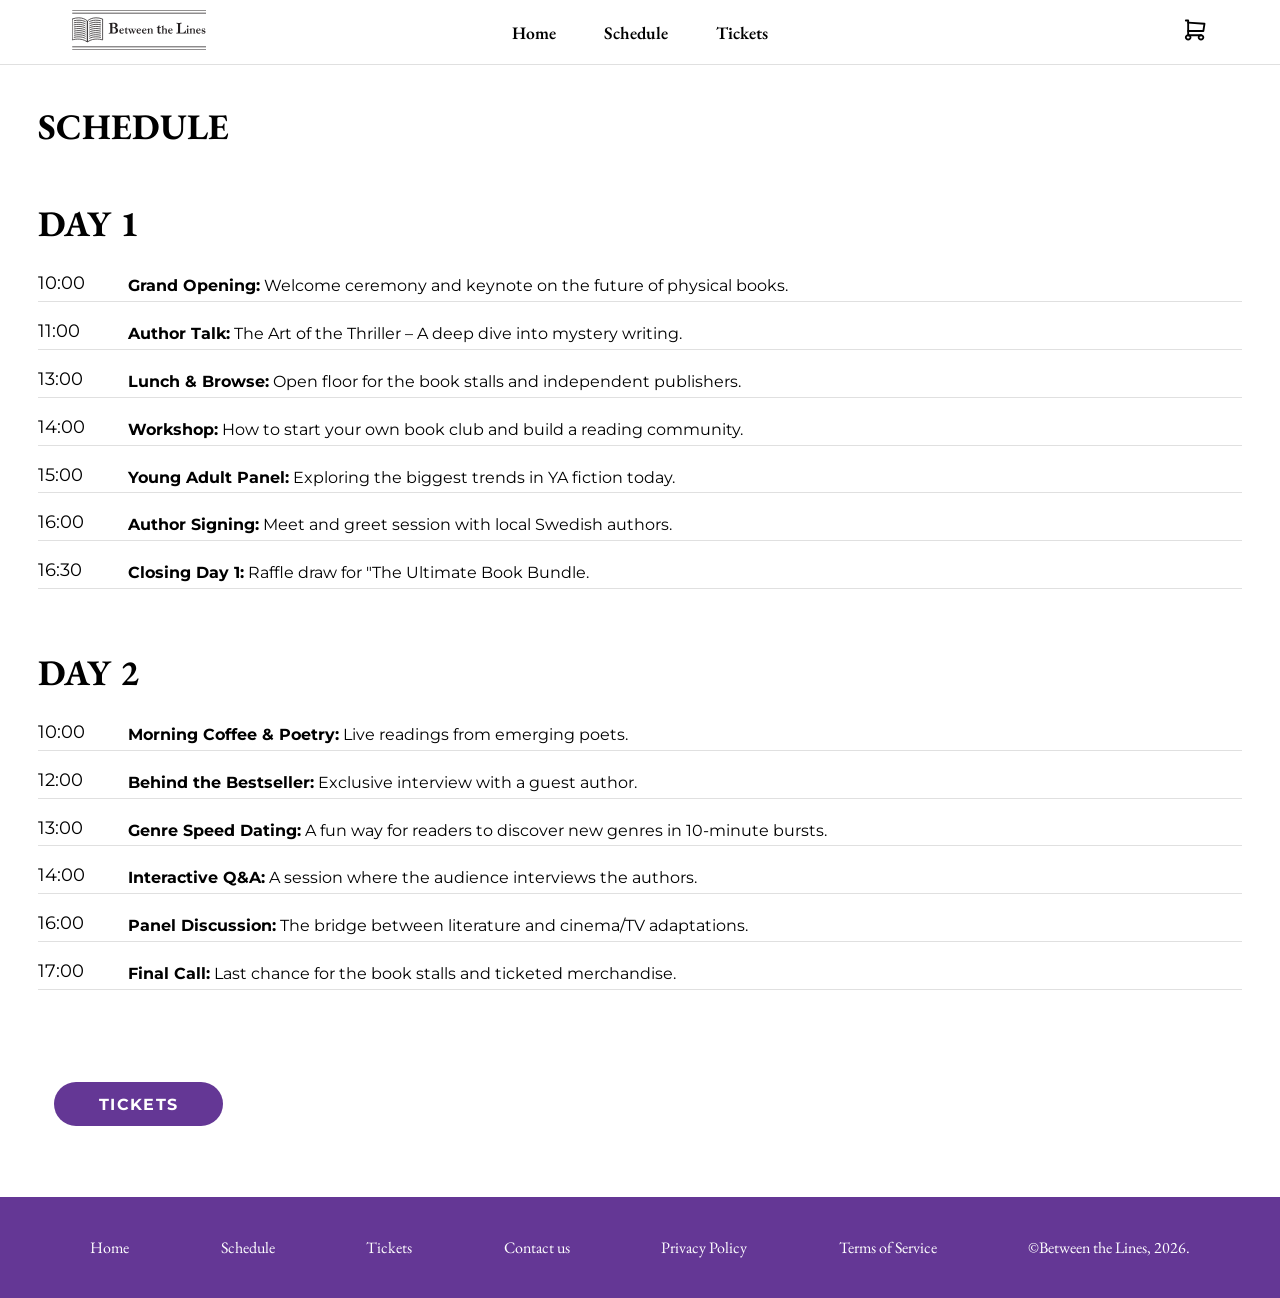
==== schedule.html @ 411b0e3b "Change some values" ====
<!doctype html>
<html lang="en">
  <head>
    <meta charset="UTF-8" />
    <meta name="viewport" content="width=device-width, initial-scale=1.0" />
    <title>Between Lines</title>
    <!--Logo font-->
    <link
      href="https://fonts.googleapis.com/css2?family=EB+Garamond:wght@400;700&family=Montserrat:wght@400;600;700&display=swap"
      rel="stylesheet"
    />
    <!--CSS files-->
    <link rel="stylesheet" href="CSS/header-footer.css" />
    <link rel="stylesheet" href="CSS/schedule.css" />
    <!--JS files-->
    <script src="JS/mainpage-mobilemenu.js" defer></script>
  </head>
  <body>
    <!--HEADER-->
    <header>
      <nav class="nav-inner" aria-label="Main navigation">
        <a
          href="index.html"
          class="nav-logo"
          aria-label="Between the Lines – Home"
          ><img
            src="images/main-logotype-and-icon 1.svg"
            alt="Logo"
            id="logo"
          />
        </a>

        <!-- Desktop version links -->
        <ul class="nav-links" role="list">
          <li><a href="index.html">Home</a></li>
          <li><a href="schedule.html">Schedule</a></li>
          <li><a href="tickets.html">Tickets</a></li>
        </ul>

        <!-- Desktop cart -->
        <a href="cart.html" class="nav-cart" aria-label="Shopping cart"
          ><img
            src="images/shopping-cart.svg"
            alt="Shopping Cart icon"
            id="Cart-icon"
          />
        </a>

        <!-- Ham -->
        <button
          class="nav-hamburger"
          aria-label="Open menu"
          aria-expanded="false"
          aria-controls="mobile-menu"
          onclick="openMenu()"
        >
          <span></span>
          <span></span>
          <span></span>
        </button>
      </nav>
    </header>

    <!-- MOBILE MENU -->
    <div
      class="mobile-menu"
      id="mobile-menu"
      role="dialog"
      aria-modal="true"
      aria-label="Navigation menu"
    >
      <div class="mobile-menu-header">
        <button
          class="mobile-menu-close"
          aria-label="Close menu"
          onclick="closeMenu()"
        >
          X
        </button>
      </div>
      <nav class="mobile-menu-links" aria-label="Mobile navigation">
        <a href="index.html" onclick="closeMenu()">Home</a>
        <a href="schedule.html" onclick="closeMenu()">Schedule</a>
        <a href="tickets.html" onclick="closeMenu()">Tickets</a>
        <a href="#contact" onclick="closeMenu()">Contact us</a>
        <a href="cart.html" onclick="closeMenu()">Shopping cart</a>
      </nav>
    </div>
    <main>
      <h1>SCHEDULE</h1>
      <!--DAY 1-->
      <section class="day-1-parent">
        <h2 class="day-title">DAY 1</h2>
        <div class="schedule-row">
          <div class="hours">10:00</div>
          <div class="description">
            <b>Grand Opening:</b>
            Welcome ceremony and keynote on the future of physical books.
          </div>
        </div>

        <div class="schedule-row">
          <div class="hours">11:00</div>
          <div class="description">
            <b>Author Talk:</b>
            The Art of the Thriller – A deep dive into mystery writing.
          </div>
        </div>

        <div class="schedule-row">
          <div class="hours">13:00</div>
          <div class="description">
            <b>Lunch & Browse:</b>
            Open floor for the book stalls and independent publishers.
          </div>
        </div>

        <div class="schedule-row">
          <div class="hours">14:00</div>
          <div class="description">
            <b>Workshop:</b>
            How to start your own book club and build a reading community.
          </div>
        </div>

        <div class="schedule-row">
          <div class="hours">15:00</div>
          <div class="description">
            <b>Young Adult Panel:</b>
            Exploring the biggest trends in YA fiction today.
          </div>
        </div>

        <div class="schedule-row">
          <div class="hours">16:00</div>
          <div class="description">
            <b>Author Signing:</b>
            Meet and greet session with local Swedish authors.
          </div>
        </div>

        <div class="schedule-row">
          <div class="hours">16:30</div>
          <div class="description">
            <b>Closing Day 1:</b>
            Raffle draw for "The Ultimate Book Bundle.
          </div>
        </div>
      </section>
      <!--DAY 2-->
      <section class="day-2-parent">
        <h2 class="day-title">DAY 2</h2>
        <div class="schedule-row">
          <div class="hours">10:00</div>
          <div class="description">
            <b>Morning Coffee & Poetry:</b>
            Live readings from emerging poets.
          </div>
        </div>

        <div class="schedule-row">
          <div class="hours">12:00</div>
          <div class="description">
            <b>Behind the Bestseller:</b>
            Exclusive interview with a guest author.
          </div>
        </div>

        <div class="schedule-row">
          <div class="hours">13:00</div>
          <div class="description">
            <b>Genre Speed Dating:</b>
            A fun way for readers to discover new genres in 10-minute bursts.
          </div>
        </div>

        <div class="schedule-row">
          <div class="hours">14:00</div>
          <div class="description">
            <b>Interactive Q&A:</b>
            A session where the audience interviews the authors.
          </div>
        </div>

        <div class="schedule-row">
          <div class="hours">16:00</div>
          <div class="description">
            <b>Panel Discussion:</b>
            The bridge between literature and cinema/TV adaptations.
          </div>
        </div>

        <div class="schedule-row">
          <div class="hours">17:00</div>
          <div class="description">
            <b>Final Call:</b>
            Last chance for the book stalls and ticketed merchandise.
          </div>
        </div>
      </section>
      <!-- Tickets button -->
      <section class="tickets-cta">
        <a href="tickets.html" class="btn-tickets" role="button">TICKETS</a>
      </section>
    </main>
    <!--FOOTER-->
    <footer>
      <div class="footer-inner">
        <nav class="footer-links" aria-label="Footer navigation">
          <a href="index.html">Home</a>
          <a href="schedule.html">Schedule</a>
          <a href="tickets.html">Tickets</a>
          <a href="#contact">Contact us</a>
          <a href="#privacy">Privacy Policy</a>
          <a href="#terms">Terms of Service</a>
          <span class="footer-copyright">©Between the Lines, 2026.</span>
        </nav>
      </div>
    </footer>
  </body>
</html>
---- CSS/header-footer.css ----
/* GENERAL */
*,
*::before,
*::after {
  box-sizing: border-box;
  margin: 0;
  padding: 0;
}

:root {
  --purple: #643795;
  --purple-dark: #4e2a75;
  --white: #ffffff;
  --black: #000000;
  --gray-light: #f5f5f5;
  --gray-mid: #e0e0e0;
  --text: #1a1a1a;
}

a {
  text-decoration: none;
  color: inherit;
}

ul {
  list-style: none;
}
/* HEADER */
/* FIX NAV LINK LAYOUT LATER ALIGN CENTER!!! */

header {
  position: sticky;
  top: 0;
  z-index: 100;
  background: var(--white);
  border-bottom: 1px solid var(--gray-mid);
}

.nav-inner {
  display: grid;
  grid-template-columns: 1fr auto 1fr;
  align-items: center;
  padding: 0 2rem;
  height: 64px;
  max-width: 1200px;
  margin: 0 auto;
}
.nav-logo {
  grid-column: 1; /* first column */
  justify-self: start;
}

.nav-logo img {
  height: 40px;
  width: auto;
}

/* Desktop nav links */
.nav-links {
  grid-column: 2; /* middle column */
  justify-self: center;
  display: flex;
  align-items: center;
  gap: 3rem;
  list-style: none;
  margin: 0;
  padding: 0;
  white-space: nowrap;
}

.nav-links a {
  font-family: "EB Garamond", serif;
  font-size: 1.1rem;
  font-weight: 600;
  color: var(--black);
  transition: color 0.2s;
}

.nav-links a:hover {
  color: var(--purple);
}
.nav-cart {
  grid-column: 3;
  justify-self: end;
}
.nav-cart img {
  width: 28px;
  height: 28px;
}

/* Ham(&hidden on desktop) */
.nav-hamburger {
  grid-column: 3;
  justify-self: end;
  display: none; /* hidden */
  background: none;
  border: none;
  cursor: pointer;
  flex-direction: column;
  gap: 5px;
  padding: 4px;
}

/* The three span lines hamb button */
.nav-hamburger span {
  display: block;
  width: 24px;
  height: 3px;
  border-radius: 100000px;
  background: var(--black);
}

/* the Mobile overlay menu */
.mobile-menu {
  display: none;
  position: fixed;
  top: 0;
  left: 0;
  width: 100%;
  height: 100%;
  z-index: 200;
  flex-direction: column;
}

.mobile-menu.open {
  display: flex;
}

.mobile-menu-header {
  background: var(--white);
  display: flex;
  align-items: center;
  justify-content: space-between;
  padding: 0 1.25rem;
  height: 64px;
  border-bottom: 1px solid var(--gray-mid);
}

.mobile-menu-header img {
  height: 36px;
}

.mobile-menu-close {
  background: none;
  border: none;
  font-size: 1.6rem;
  cursor: pointer;
  color: var(--black);
  line-height: 1;
}

.mobile-menu-links {
  background: var(--purple);
  flex: 1;
  display: flex;
  flex-direction: column;
  align-items: center;
  justify-content: center;
  gap: 0;
}

.mobile-menu-links a {
  font-family: "EB Garamond", serif;
  font-size: 1.4rem;
  color: var(--white);
  padding: 1.1rem 2rem;
  width: 100%;
  text-align: center;
  border-bottom: 1px solid rgba(255, 255, 255, 0.1);
  transition: background 0.2s;
}

.mobile-menu-links a:first-child {
  border-top: 1px solid rgba(255, 255, 255, 0.1);
}

.mobile-menu-links a:hover {
  background: rgba(255, 255, 255, 0.1);
}

/*FOOTER*/
footer {
  background-color: var(--purple);
  color: var(--white);
  padding: 2.5rem 1.5rem;
}

.footer-inner {
  max-width: 1100px;
  margin: 0 auto;
}

/* D footer one row */
.footer-links {
  display: flex;
  justify-content: space-between;
  align-items: center;
  flex-wrap: wrap;
  gap: 0.8rem;
}

.footer-links a,
.footer-copyright {
  font-family: "EB Garamond", serif;
  font-size: 1rem;
  color: var(--white);
}

.footer-links a:hover {
  text-decoration: underline;
}

/*  RESPONSIVENESS MOBILE */
@media (max-width: 640px) {
  /* Hide desktop nav & show ham */
  .nav-links,
  .nav-cart {
    display: none;
  }

  .nav-hamburger {
    display: flex;
  }

  /* M footer 2 col */
  .footer-links {
    display: grid;
    grid-template-columns: 1fr 1fr;
    gap: 0.6rem 1.5rem;
    align-items: start;
  }

  .footer-copyright {
    grid-column: 1 / -1;
    text-align: center;
    margin-top: 0.5rem;
    font-size: 0.85rem;
  }

  .footer-links a {
    font-size: 0.9rem;
  }
}
---- CSS/schedule.css ----
body {
  margin: 0;
  line-height: normal;
  font-family: "Montserrat", sans-serif;
  font-size: 100%; /* base size */
}

/* MAIN CONTENT */
main {
  margin: 2%;
  padding: 1% 1%;
}

h1 {
  font-family: "EB Garamond", serif;
  font-size: 2.25rem; /* 36px */
  margin-bottom: 3.125rem; /* 50px */
}

/* DAY CONTAINERS */
.day-1-parent,
.day-2-parent {
  margin-bottom: 3.75rem; /* 60px */
}

/* DAY TITLES */
.day-title,
.day2-title {
  font-family: "EB Garamond", serif;
  font-size: 2.25rem; /* 36px */
  margin-bottom: 1.5625rem; /* 25px */
}

/* SCHEDULE ROW */
.schedule-row {
  display: flex;
  align-items: flex-start;
  gap: 1.25rem; /* 20px */
  margin-bottom: 1.125rem; /* 18px */
  border-bottom: 0.0625rem solid #e0e0e0; /* 1px */
}

/* HOURS */
.hours {
  min-width: 4.375rem; /* 70px */
  font-size: 1.125rem; /* 18px */
}

/* DESCRIPTION */
.description {
  font-size: 1rem; /* 16px */
  line-height: 1.8;
}

/* MOBILE RESPONSIVE 750px */
@media (max-width: 46.875rem) {
  /* 750px */
  main {
    padding: 1.5625rem 1rem; /* 25px 16px */
  }

  h1 {
    font-size: 2.25rem; /* 36px */
    margin-bottom: 2.1875rem; /* 35px */
  }

  .day-title,
  .day2-title {
    font-size: 1.75rem; /* 28px */
    margin-bottom: 1.25rem; /* 20px */
    text-align: start;
  }

  .schedule-row {
    flex-direction: row;
    gap: 0.625rem; /* 10px */
    margin-bottom: 1.5rem; /* 24px */
    padding-bottom: 1rem; /* 16px */
    border-bottom: 0.0625rem solid #dcdcdc;
  }

  .hours {
    min-width: auto;
    font-size: 1rem; /* 16px */
  }

  .description {
    font-size: 0.9375rem; /* 15px */
    line-height: 1.6;
  }
}
/* TICKETS BUTTON */
.tickets-cta {
  text-align: start;
  padding: 2rem 1rem;
}

.btn-tickets {
  display: inline-block;
  background: var(--purple);
  color: var(--white);
  font-family: "Montserrat", sans-serif;
  font-size: 1rem;
  font-weight: 700;
  letter-spacing: 0.08em;
  padding: 0.8rem 2.8rem;
  border-radius: 30px;
  border: none;
  cursor: pointer;
  transition: background 0.2s;
  text-transform: uppercase;
}

.btn-tickets:hover {
  background: var(--purple-dark);
}
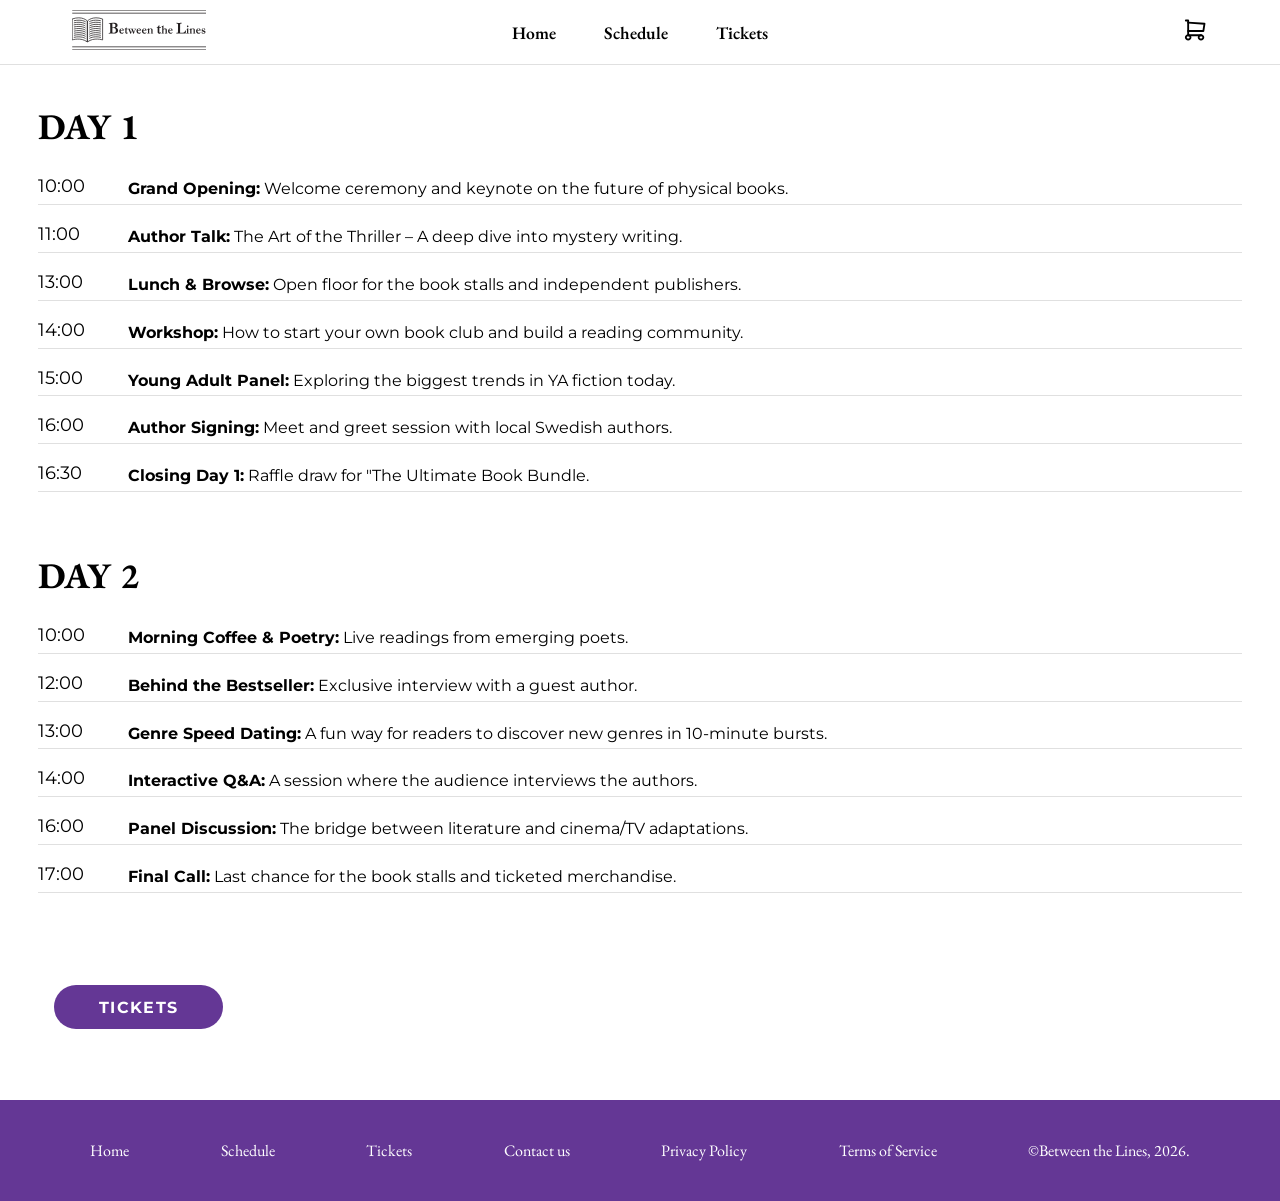
==== commit 10d57ca2: "Update schedule.html" ====
--- a/schedule.html
+++ b/schedule.html
@@ -22,7 +22,7 @@
         <a
           href="index.html"
           class="nav-logo"
-          aria-label="Between the Lines – Home"
+          aria-label="Between the Lines, Home"
           ><img
             src="images/main-logotype-and-icon 1.svg"
             alt="Logo"
@@ -87,7 +87,6 @@
       </nav>
     </div>
     <main>
-      <h1>SCHEDULE</h1>
       <!--DAY 1-->
       <section class="day-1-parent">
         <h2 class="day-title">DAY 1</h2>
--- a/CSS/header-footer.css
+++ b/CSS/header-footer.css
@@ -14,7 +14,7 @@
   --black: #000000;
   --gray-light: #f5f5f5;
   --gray-mid: #e0e0e0;
-  --text: #1a1a1a;
+  --text: #000000;
 }
 
 a {
@@ -46,7 +46,7 @@
   margin: 0 auto;
 }
 .nav-logo {
-  grid-column: 1; /* first column */
+  grid-column: 1;
   justify-self: start;
 }
 
@@ -57,7 +57,7 @@
 
 /* Desktop nav links */
 .nav-links {
-  grid-column: 2; /* middle column */
+  grid-column: 2;
   justify-self: center;
   display: flex;
   align-items: center;
@@ -101,7 +101,7 @@
   padding: 4px;
 }
 
-/* The three span lines hamb button */
+/* span lines hamb btn */
 .nav-hamburger span {
   display: block;
   width: 24px;
@@ -110,7 +110,7 @@
   background: var(--black);
 }
 
-/* the Mobile overlay menu */
+/* mobile overlay menu */
 .mobile-menu {
   display: none;
   position: fixed;
@@ -190,7 +190,7 @@
   margin: 0 auto;
 }
 
-/* D footer one row */
+/* Desktop footer one row */
 .footer-links {
   display: flex;
   justify-content: space-between;
@@ -222,7 +222,7 @@
     display: flex;
   }
 
-  /* M footer 2 col */
+  /* Mobile footer 2 col */
   .footer-links {
     display: grid;
     grid-template-columns: 1fr 1fr;
--- a/CSS/schedule.css
+++ b/CSS/schedule.css
@@ -13,82 +13,45 @@
 
 h1 {
   font-family: "EB Garamond", serif;
-  font-size: 2.25rem; /* 36px */
-  margin-bottom: 3.125rem; /* 50px */
+  font-size: 2.25rem;
+  margin-bottom: 3.125rem;
 }
 
 /* DAY CONTAINERS */
 .day-1-parent,
 .day-2-parent {
-  margin-bottom: 3.75rem; /* 60px */
+  margin-bottom: 3.75rem;
 }
 
 /* DAY TITLES */
 .day-title,
 .day2-title {
   font-family: "EB Garamond", serif;
-  font-size: 2.25rem; /* 36px */
-  margin-bottom: 1.5625rem; /* 25px */
+  font-size: 2.25rem;
+  margin-bottom: 1.5625rem;
 }
 
 /* SCHEDULE ROW */
 .schedule-row {
   display: flex;
   align-items: flex-start;
-  gap: 1.25rem; /* 20px */
-  margin-bottom: 1.125rem; /* 18px */
-  border-bottom: 0.0625rem solid #e0e0e0; /* 1px */
+  gap: 1.25rem;
+  margin-bottom: 1.125rem;
+  border-bottom: 0.0625rem solid #e0e0e0;
 }
 
 /* HOURS */
 .hours {
-  min-width: 4.375rem; /* 70px */
-  font-size: 1.125rem; /* 18px */
+  min-width: 4.375rem;
+  font-size: 1.125rem;
 }
 
 /* DESCRIPTION */
 .description {
-  font-size: 1rem; /* 16px */
+  font-size: 1rem;
   line-height: 1.8;
 }
 
-/* MOBILE RESPONSIVE 750px */
-@media (max-width: 46.875rem) {
-  /* 750px */
-  main {
-    padding: 1.5625rem 1rem; /* 25px 16px */
-  }
-
-  h1 {
-    font-size: 2.25rem; /* 36px */
-    margin-bottom: 2.1875rem; /* 35px */
-  }
-
-  .day-title,
-  .day2-title {
-    font-size: 1.75rem; /* 28px */
-    margin-bottom: 1.25rem; /* 20px */
-    text-align: start;
-  }
-
-  .schedule-row {
-    flex-direction: row;
-    gap: 0.625rem; /* 10px */
-    margin-bottom: 1.5rem; /* 24px */
-    padding-bottom: 1rem; /* 16px */
-    border-bottom: 0.0625rem solid #dcdcdc;
-  }
-
-  .hours {
-    min-width: auto;
-    font-size: 1rem; /* 16px */
-  }
-
-  .description {
-    font-size: 0.9375rem; /* 15px */
-    line-height: 1.6;
-  }
-}
 /* TICKETS BUTTON */
 .tickets-cta {
   text-align: start;
@@ -114,3 +77,94 @@
 .btn-tickets:hover {
   background: var(--purple-dark);
 }
+/*Responsive */
+/*TABLET */
+@media (max-width: 1024px) {
+  h1 {
+    font-size: 2rem;
+    margin-bottom: 2.5rem;
+  }
+
+  .day-title,
+  .day2-title {
+    font-size: 2rem;
+    margin-bottom: 1.25rem;
+  }
+
+  .day-1-parent,
+  .day-2-parent {
+    margin-bottom: 3rem;
+  }
+
+  .schedule-row {
+    gap: 1rem;
+  }
+
+  .hours {
+    min-width: 4rem;
+    font-size: 1rem;
+  }
+
+  .description {
+    font-size: 0.9375rem;
+  }
+
+  .tickets-cta {
+    padding: 1.5rem 0.5rem;
+  }
+}
+
+/* Mobile*/
+@media (max-width: 600px) {
+  main {
+    margin: 4% 5%;
+    padding: 0;
+  }
+
+  h1 {
+    font-size: 1.75rem;
+    margin-bottom: 2rem;
+  }
+
+  .day-title,
+  .day2-title {
+    font-size: 1.5rem;
+    margin-bottom: 1rem;
+  }
+
+  .day-1-parent,
+  .day-2-parent {
+    margin-bottom: 2.25rem;
+  }
+
+  /* Hour and description */
+  .schedule-row {
+    flex-direction: column;
+    gap: 0.25rem;
+    margin-bottom: 1rem;
+  }
+
+  .hours {
+    min-width: unset;
+    font-size: 0.875rem;
+    font-weight: 600;
+    color: #555;
+  }
+
+  .description {
+    font-size: 0.9375rem;
+    line-height: 1.6;
+  }
+
+  .tickets-cta {
+    text-align: center;
+    padding: 1.5rem 0;
+  }
+
+  .btn-tickets {
+    width: 100%;
+    text-align: center;
+    padding: 0.85rem 1rem;
+    font-size: 0.9375rem;
+  }
+}
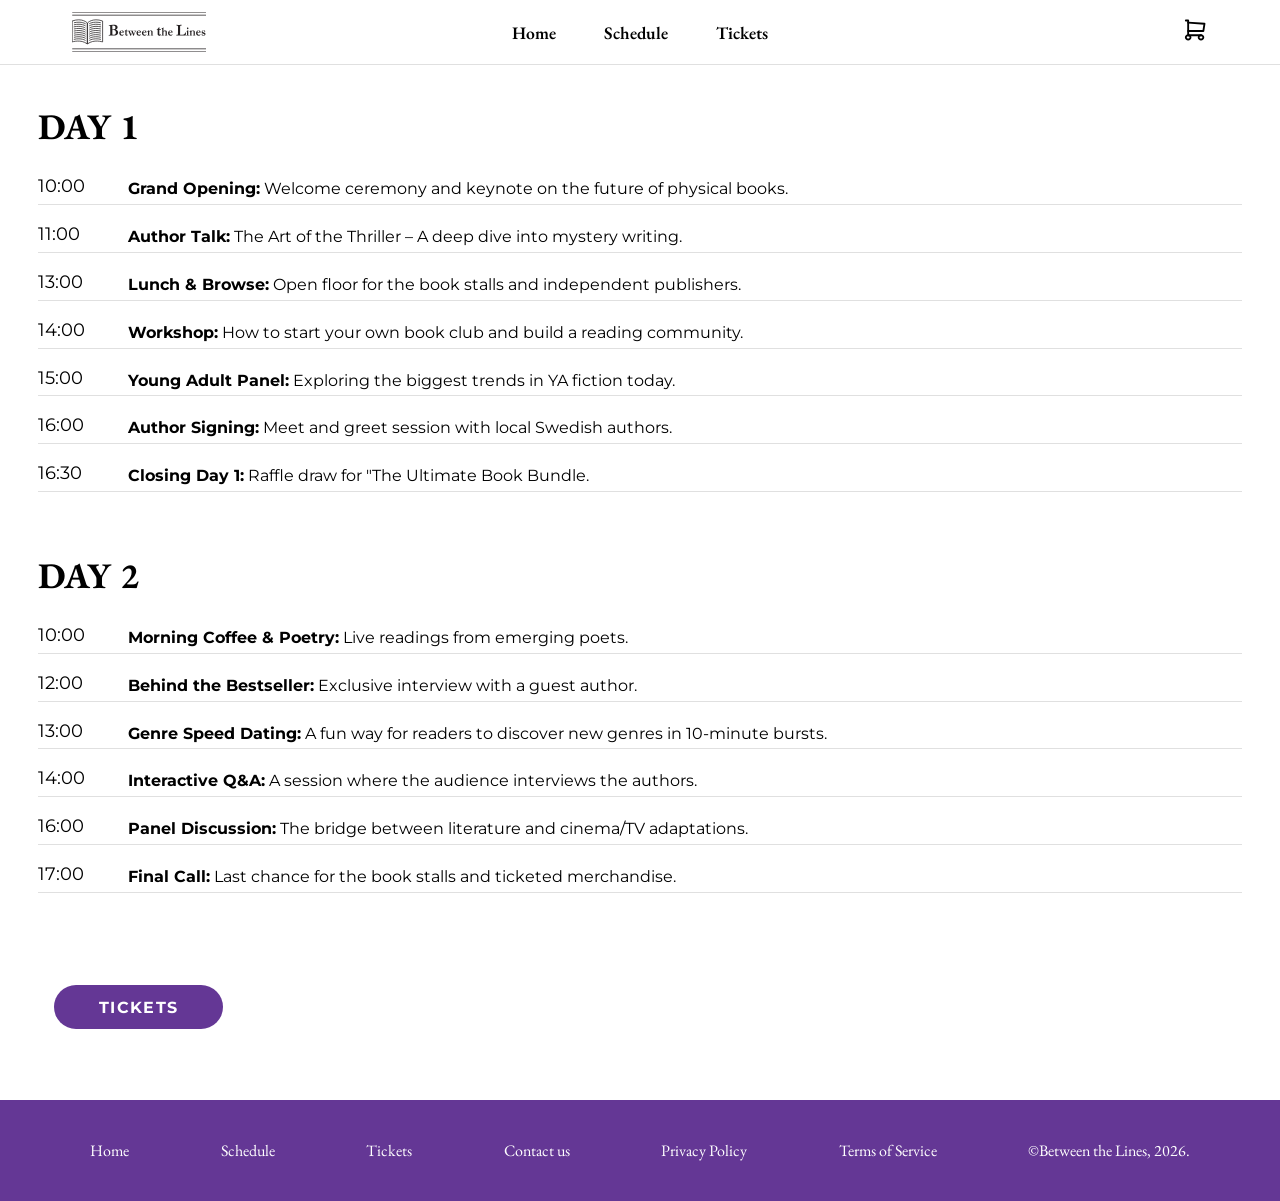
==== commit 05888fab: "brandmark on mobile header added, bugs fixed" ====
--- a/schedule.html
+++ b/schedule.html
@@ -26,7 +26,14 @@
           ><img
             src="images/main-logotype-and-icon 1.svg"
             alt="Logo"
-            id="logo"
+            class="logo-desktop"
+          />
+
+          <!-- mobile brandmark -->
+          <img
+            src="images/smallIcon.png"
+            alt="Between the Lines brandmark"
+            class="logo-mobile"
           />
         </a>
 
--- a/CSS/header-footer.css
+++ b/CSS/header-footer.css
@@ -26,7 +26,6 @@
   list-style: none;
 }
 /* HEADER */
-/* FIX NAV LINK LAYOUT LATER ALIGN CENTER!!! */
 
 header {
   position: sticky;
@@ -56,6 +55,14 @@
 }
 
 /* Desktop nav links */
+
+.nav-logo .logo-mobile {
+  display: none;
+}
+.nav-logo .logo-desktop {
+  display: block;
+}
+
 .nav-links {
   grid-column: 2;
   justify-self: center;
@@ -212,6 +219,17 @@
 
 /*  RESPONSIVENESS MOBILE */
 @media (max-width: 640px) {
+  /* Mobile logo & hide desktop */
+
+  .nav-logo .logo-desktop {
+    display: none;
+  }
+
+  .nav-logo .logo-mobile {
+    display: block;
+    height: 36px;
+    width: auto;
+  }
   /* Hide desktop nav & show ham */
   .nav-links,
   .nav-cart {
--- a/CSS/schedule.css
+++ b/CSS/schedule.css
@@ -3,18 +3,13 @@
   line-height: normal;
   font-family: "Montserrat", sans-serif;
   font-size: 100%; /* base size */
+  color: var(--text);
 }
 
 /* MAIN CONTENT */
 main {
   margin: 2%;
   padding: 1% 1%;
-}
-
-h1 {
-  font-family: "EB Garamond", serif;
-  font-size: 2.25rem;
-  margin-bottom: 3.125rem;
 }
 
 /* DAY CONTAINERS */
@@ -35,9 +30,9 @@
 .schedule-row {
   display: flex;
   align-items: flex-start;
-  gap: 1.25rem;
-  margin-bottom: 1.125rem;
-  border-bottom: 0.0625rem solid #e0e0e0;
+  gap: 1.25rem; /* 20px */
+  margin-bottom: 1.125rem; /* 18px */
+  border-bottom: 0.0625rem solid var(--gray-mid); /* 1px */
 }
 
 /* HOURS */
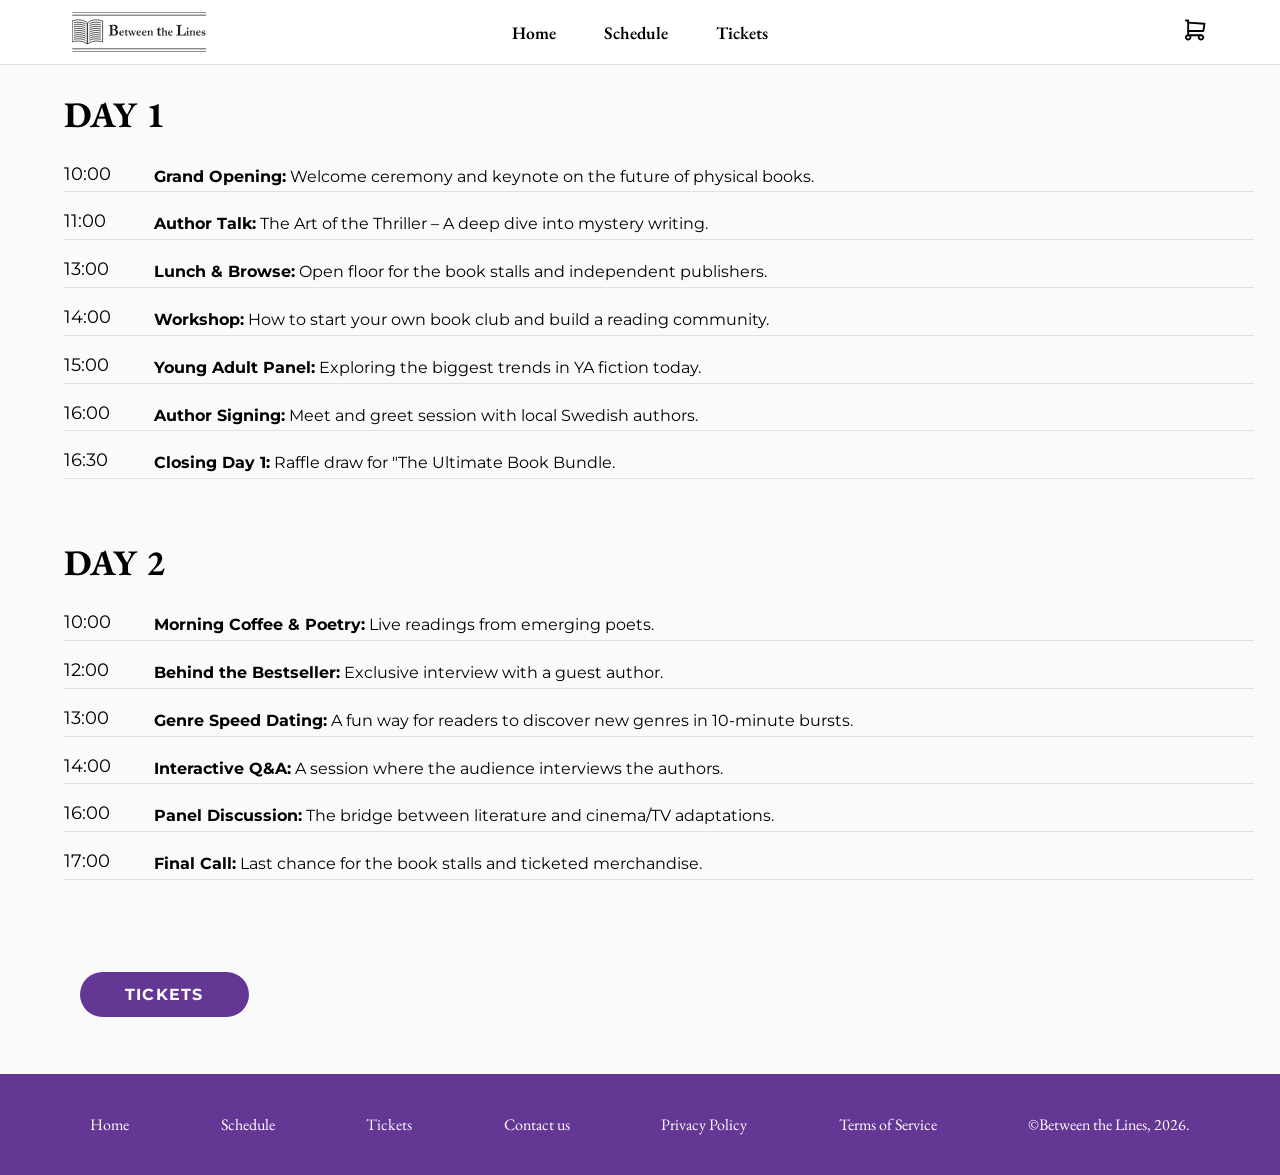
==== commit e9713cad: "Small Fixes" ====
--- a/schedule.html
+++ b/schedule.html
@@ -82,7 +82,7 @@
           aria-label="Close menu"
           onclick="closeMenu()"
         >
-          X
+          ✕
         </button>
       </div>
       <nav class="mobile-menu-links" aria-label="Mobile navigation">
@@ -213,13 +213,17 @@
     <footer>
       <div class="footer-inner">
         <nav class="footer-links" aria-label="Footer navigation">
-          <a href="index.html">Home</a>
-          <a href="schedule.html">Schedule</a>
-          <a href="tickets.html">Tickets</a>
-          <a href="#contact">Contact us</a>
-          <a href="#privacy">Privacy Policy</a>
-          <a href="#terms">Terms of Service</a>
-          <span class="footer-copyright">©Between the Lines, 2026.</span>
+          <div class="footer-col">
+            <a href="index.html">Home</a>
+            <a href="schedule.html">Schedule</a>
+            <a href="tickets.html">Tickets</a>
+            <a href="#contact">Contact us</a>
+          </div>
+          <div class="footer-col footer-col-right">
+            <a href="#privacy">Privacy Policy</a>
+            <a href="#terms">Terms of Service</a>
+            <span class="footer-copyright">©Between the Lines, 2026.</span>
+          </div>
         </nav>
       </div>
     </footer>
--- a/CSS/header-footer.css
+++ b/CSS/header-footer.css
@@ -124,7 +124,7 @@
   top: 0;
   left: 0;
   width: 100%;
-  height: 100%;
+  height: auto;
   z-index: 200;
   flex-direction: column;
 }
@@ -150,10 +150,13 @@
 .mobile-menu-close {
   background: none;
   border: none;
-  font-size: 1.6rem;
+  font-size: 1.5rem;
+  font-weight: 999;
   cursor: pointer;
   color: var(--black);
   line-height: 1;
+  margin-left: 92%;
+  display: block;
 }
 
 .mobile-menu-links {
@@ -161,6 +164,7 @@
   flex: 1;
   display: flex;
   flex-direction: column;
+  height: 50%;
   align-items: center;
   justify-content: center;
   gap: 0;
@@ -186,6 +190,7 @@
 }
 
 /*FOOTER*/
+
 footer {
   background-color: var(--purple);
   color: var(--white);
@@ -204,6 +209,9 @@
   align-items: center;
   flex-wrap: wrap;
   gap: 0.8rem;
+}
+.footer-col {
+  display: contents;
 }
 
 .footer-links a,
@@ -217,6 +225,27 @@
   text-decoration: underline;
 }
 
+/*  RESPONSIVENESS MIDDLE/iPad ONLY FOOTER   */
+@media (min-width: 641px) and (max-width: 1024px) {
+  .footer-links {
+    display: grid;
+    grid-template-columns: 1fr 1fr 1fr;
+    gap: 0.8rem 0.8rem;
+    align-items: start;
+    text-justify: distribute;
+  }
+
+  .footer-col {
+    display: contents;
+  }
+
+  .footer-copyright {
+    grid-column: 1 / -1;
+    text-align: center;
+    margin-top: 0.5rem;
+  }
+}
+
 /*  RESPONSIVENESS MOBILE */
 @media (max-width: 640px) {
   /* Mobile logo & hide desktop */
@@ -244,15 +273,24 @@
   .footer-links {
     display: grid;
     grid-template-columns: 1fr 1fr;
-    gap: 0.6rem 1.5rem;
-    align-items: start;
+    gap: 0;
+    align-items: end;
+  }
+  .footer-col {
+    display: flex;
+    flex-direction: column;
+    gap: 0.6rem;
+    text-align: bottom;
+  }
+  .footer-col-right {
+    text-align: right;
   }
 
   .footer-copyright {
     grid-column: 1 / -1;
-    text-align: center;
-    margin-top: 0.5rem;
+    text-align: right;
     font-size: 0.85rem;
+    align-content: bottom;
   }
 
   .footer-links a {
--- a/CSS/schedule.css
+++ b/CSS/schedule.css
@@ -8,8 +8,10 @@
 
 /* MAIN CONTENT */
 main {
-  margin: 2%;
-  padding: 1% 1%;
+  margin: 0%;
+  padding: 2%;
+  padding-left: 5%;
+  background-color: color-mix(in srgb, var(--text) 2%, transparent);
 }
 
 /* DAY CONTAINERS */
@@ -112,8 +114,8 @@
 /* Mobile*/
 @media (max-width: 600px) {
   main {
-    margin: 4% 5%;
-    padding: 0;
+    margin: 0%;
+    padding: 4% 8%;
   }
 
   h1 {
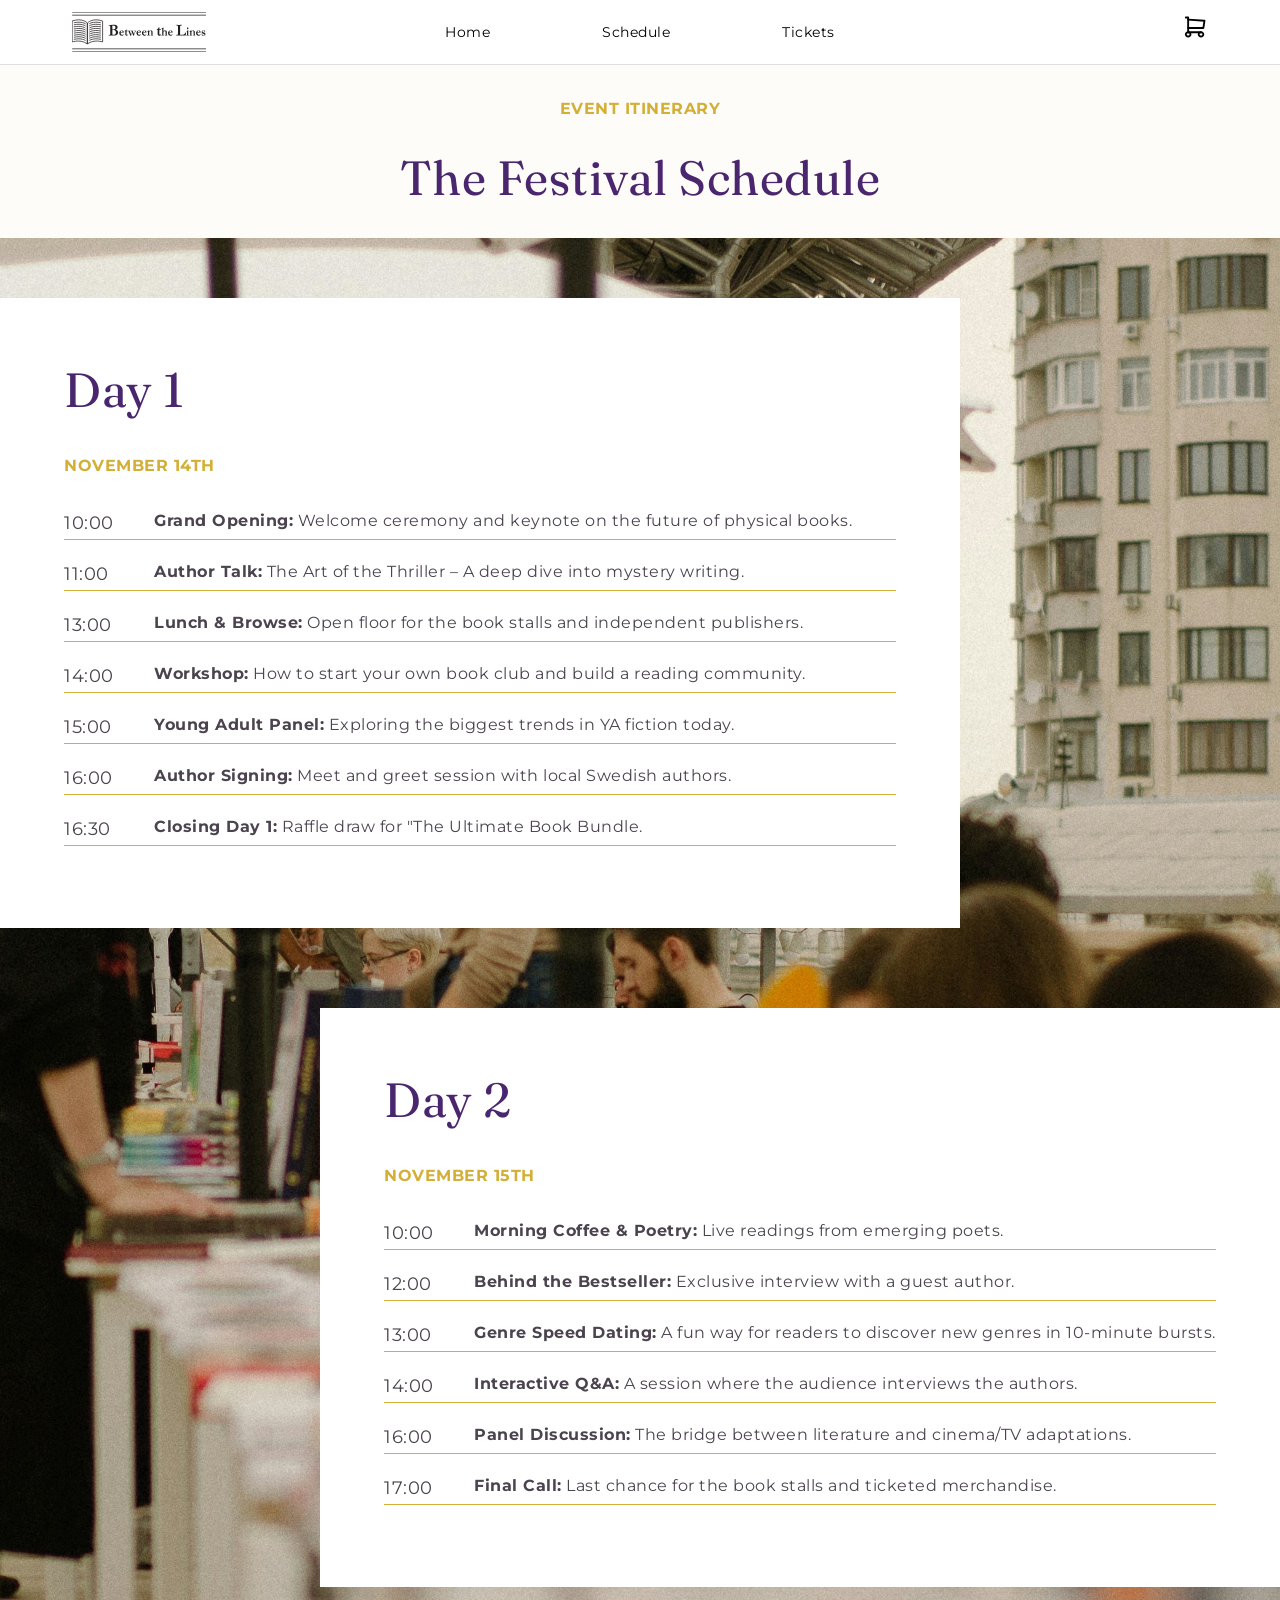
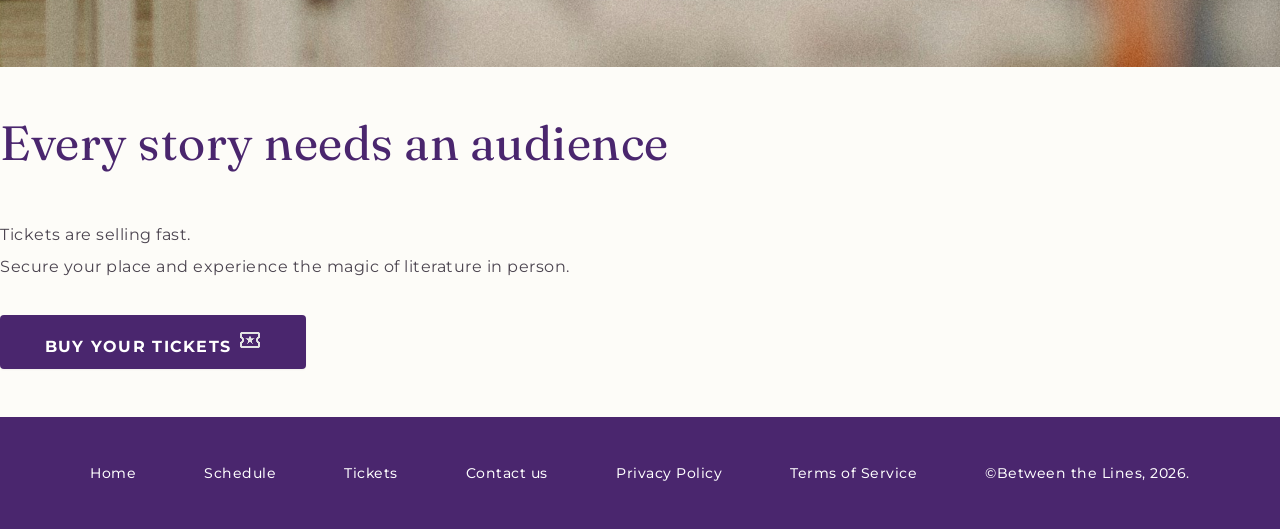
==== commit 686a7cd4: "Re-design of the ticketpage" ====
--- a/schedule.html
+++ b/schedule.html
@@ -4,19 +4,23 @@
     <meta charset="UTF-8" />
     <meta name="viewport" content="width=device-width, initial-scale=1.0" />
     <title>Between Lines</title>
+
     <!--Logo font-->
+    <link rel="preconnect" href="https://fonts.googleapis.com" />
+    <link rel="preconnect" href="https://fonts.gstatic.com" crossorigin />
     <link
-      href="https://fonts.googleapis.com/css2?family=EB+Garamond:wght@400;700&family=Montserrat:wght@400;600;700&display=swap"
+      href="https://fonts.googleapis.com/css2?family=Fraunces:ital,opsz,wght@0,9..144,100..900;1,9..144,100..900&family=Montserrat:ital,wght@0,100..900;1,100..900&display=swap"
       rel="stylesheet"
     />
     <!--CSS files-->
     <link rel="stylesheet" href="CSS/header-footer.css" />
     <link rel="stylesheet" href="CSS/schedule.css" />
+
     <!--JS files-->
     <script src="JS/mainpage-mobilemenu.js" defer></script>
   </head>
   <body>
-    <!--HEADER-->
+    <!-- HEADER -->
     <header>
       <nav class="nav-inner" aria-label="Main navigation">
         <a
@@ -45,7 +49,7 @@
         </ul>
 
         <!-- Desktop cart -->
-        <a href="cart.html" class="nav-cart" aria-label="Shopping cart"
+        <a href="shoppingCart.html" class="nav-cart" aria-label="Shopping cart"
           ><img
             src="images/shopping-cart.svg"
             alt="Shopping Cart icon"
@@ -94,9 +98,16 @@
       </nav>
     </div>
     <main>
+      <!--TITLE-->
+      <section class="title-sch-parent">
+        <h4 class="date">EVENT ITINERARY</h4>
+        <h2 class="title-sch">The Festival Schedule</h2>
+      </section>
+
       <!--DAY 1-->
       <section class="day-1-parent">
-        <h2 class="day-title">DAY 1</h2>
+        <h2 class="day-title">Day 1</h2>
+        <h4 class="date">NOVEMBER 14TH</h4>
         <div class="schedule-row">
           <div class="hours">10:00</div>
           <div class="description">
@@ -155,7 +166,8 @@
       </section>
       <!--DAY 2-->
       <section class="day-2-parent">
-        <h2 class="day-title">DAY 2</h2>
+        <h2 class="day-title">Day 2</h2>
+        <h4 class="date">NOVEMBER 15TH</h4>
         <div class="schedule-row">
           <div class="hours">10:00</div>
           <div class="description">
@@ -204,9 +216,20 @@
           </div>
         </div>
       </section>
-      <!-- Tickets button -->
-      <section class="tickets-cta">
-        <a href="tickets.html" class="btn-tickets" role="button">TICKETS</a>
+      <!-- Ticket call-to-action -->
+      <section class="buy-tickets" aria-label="Buy tickets">
+        <h2>Every story needs an audience</h2>
+        <p>Tickets are selling fast.</p>
+        <p>
+          Secure your place and experience the magic of literature in person.
+        </p>
+        <button
+          class="btn-tickets"
+          onclick="window.location.href = 'tickets.html'"
+        >
+          Buy your tickets
+          <img class="icon-t" src="images/Tickets-icon.png" alt="Ticket icon" />
+        </button>
       </section>
     </main>
     <!--FOOTER-->
--- a/CSS/header-footer.css
+++ b/CSS/header-footer.css
@@ -8,15 +8,101 @@
 }
 
 :root {
-  --purple: #643795;
-  --purple-dark: #4e2a75;
+  /* --purple: #643795;
+  --purple-dark: #4e2a75; 
+  --purple-dark: #553376;*
+  #330C57;
+  #340D58*/
+  --purple: #4a266e; /*default button & footer main purple*/
+  --purple-dark: #330c57; /*button hover & pressed */
   --white: #ffffff;
   --black: #000000;
   --gray-light: #f5f5f5;
   --gray-mid: #e0e0e0;
-  --text: #000000;
-}
-
+  --beige-light: #fdfcf8;
+  --beige-mid: #f6f3f2;
+  --text: #4b444f;
+  --paper-white: #fdfcf8; /* main backgroundcolor*/
+  --yellow: #d4af37; /* ticket pg*/
+  --gold: #d4af37;
+}
+:root {
+  h1 {
+    font-size: 3rem;
+    line-height: normal;
+    color: var(--paper-white);
+  }
+
+  body {
+    font-family: "Montserrat", sans-serif;
+    color: var(--text);
+    overflow-x: hidden;
+    font-size: 100% /* base size */;
+    font-family: Montserrat;
+    font-size: 1rem;
+    font-style: normal;
+    font-weight: 400;
+    line-height: 2rem; /* 200% */
+    letter-spacing: 0.03125rem;
+    gap: 0.5rem;
+  }
+  .subheader {
+    align-self: stretch;
+    color: var(--yellow);
+    font-family: Montserrat;
+    font-size: 0.875rem;
+    font-style: normal;
+    font-weight: 600;
+    line-height: 1.25rem; /* 142.857% */
+    letter-spacing: 0.0875rem;
+    text-transform: uppercase;
+    padding-bottom: 0.25rem;
+  }
+  .badge-date {
+    border-radius: 0.75rem;
+    background: var(--nav-on, var(--yellow));
+    color: var(--paper-white);
+    font-family: Montserrat;
+    font-size: 0.875rem;
+    font-style: normal;
+    font-weight: 600;
+    line-height: 1.25rem; /* 142.857% */
+    letter-spacing: 0.04375rem;
+    display: flex;
+    width: 5.53356rem;
+    height: 1.75rem;
+    padding: 0.25rem 1rem;
+    flex-direction: column;
+    align-items: flex-start;
+    flex-shrink: 0;
+  }
+  h1,
+  h2,
+  h3 {
+    font-family: Fraunces;
+  }
+
+  h2 {
+    align-self: stretch;
+    font-size: 3rem;
+    font-style: normal;
+    font-weight: 400;
+    line-height: 3.5rem; /* 116.667% */
+    padding-bottom: 2rem;
+  }
+
+  h3 {
+    font-size: 2rem;
+    line-height: 2.5rem; /* 125% */
+    font-size: 2rem;
+    font-style: normal;
+    font-weight: 400;
+  }
+
+  .ticket-card p {
+    line-height: 2rem;
+  }
+}
 a {
   text-decoration: none;
   color: inherit;
@@ -68,7 +154,7 @@
   justify-self: center;
   display: flex;
   align-items: center;
-  gap: 3rem;
+  gap: 7rem;
   list-style: none;
   margin: 0;
   padding: 0;
@@ -76,15 +162,15 @@
 }
 
 .nav-links a {
-  font-family: "EB Garamond", serif;
-  font-size: 1.1rem;
-  font-weight: 600;
+  font-family: "Montserrat", sans-serif;
+  font-size: 0.9rem;
+  font-weight: 400;
   color: var(--black);
   transition: color 0.2s;
 }
 
 .nav-links a:hover {
-  color: var(--purple);
+  color: var(--purple-dark);
 }
 .nav-cart {
   grid-column: 3;
@@ -216,8 +302,9 @@
 
 .footer-links a,
 .footer-copyright {
-  font-family: "EB Garamond", serif;
-  font-size: 1rem;
+  font-family: "Montserrat", sans-serif;
+  font-size: 0.9rem;
+  font-weight: 450;
   color: var(--white);
 }
 
@@ -250,6 +337,37 @@
 @media (max-width: 640px) {
   /* Mobile logo & hide desktop */
 
+  :root {
+    h2 {
+      font-size: 2rem;
+      line-height: 2.5rem;
+      padding-bottom: 0.46875rem;
+    }
+    h3 {
+      font-size: 1.5rem;
+      padding-bottom: 0.5rem;
+    }
+    p {
+      font-size: 1rem;
+      line-height: 1.5rem;
+    }
+    .subheader {
+      font-size: 0.875rem;
+      line-height: 1.25rem; /* 142.857% */
+      letter-spacing: 0.0875rem;
+    }
+    main {
+      padding: 1.25rem;
+    }
+    .badge-date {
+      font-size: 0.875rem;
+      line-height: 1.25rem; /* 142.857% */
+      letter-spacing: 0.04375rem;
+      padding: 0.25rem 0.75rem;
+      flex-direction: column;
+      align-items: center;
+    }
+  }
   .nav-logo .logo-desktop {
     display: none;
   }
--- a/CSS/schedule.css
+++ b/CSS/schedule.css
@@ -9,32 +9,68 @@
 /* MAIN CONTENT */
 main {
   margin: 0%;
-  padding: 2%;
-  padding-left: 5%;
+  position: relative;
+  background-image: url(/images/PHOTOSCH.jpg);
+  background-size: cover;
+  background-position: center top;
+  background-repeat: no-repeat;
   background-color: color-mix(in srgb, var(--text) 2%, transparent);
+}
+/* Title CONTAINER */
+.title-sch-parent {
+  margin-bottom: 3.75rem;
+  display: flex;
+  justify-content: center;
+  align-items: center;
+  background-color: var(--paper-white);
+  flex-direction: column;
+  padding-top: 1.75rem;
+}
+
+.title-sch {
+  font-size: 4rem;
+  line-height: normal;
+  font-family: Fraunces;
+  color: var(--purple);
+  display: flex;
+  justify-content: center;
+  align-items: center;
 }
 
 /* DAY CONTAINERS */
 .day-1-parent,
 .day-2-parent {
-  margin-bottom: 3.75rem;
+  max-width: 60rem;
+  background-color: var(--white);
+  padding: 4rem;
+  margin-bottom: 5rem;
+}
+.day-2-parent {
+  margin-left: auto;
+  margin-right: 0;
 }
 
 /* DAY TITLES */
 .day-title,
 .day2-title {
-  font-family: "EB Garamond", serif;
+  font-family: Fraunces;
   font-size: 2.25rem;
+  color: var(--purple);
+}
+
+.date {
+  font-size: 1 rem;
   margin-bottom: 1.5625rem;
+  color: var(--gold);
 }
 
 /* SCHEDULE ROW */
 .schedule-row {
   display: flex;
   align-items: flex-start;
-  gap: 1.25rem; /* 20px */
-  margin-bottom: 1.125rem; /* 18px */
-  border-bottom: 0.0625rem solid var(--gray-mid); /* 1px */
+  gap: 1.25rem;
+  margin-bottom: 1.125rem;
+  border-bottom: 0.0625rem solid var(--gold);
 }
 
 /* HOURS */
@@ -49,10 +85,26 @@
   line-height: 1.8;
 }
 
-/* TICKETS BUTTON */
-.tickets-cta {
-  text-align: start;
-  padding: 2rem 1rem;
+/* BUY TICKETS SECTION */
+.buy-tickets {
+  background-color: var(--paper-white);
+  justify-items: center;
+  padding: 3rem 0;
+  gap: 1.5rem;
+}
+
+.buy-tickets h2 {
+  margin-bottom: 1rem;
+  color: var(--purple);
+}
+
+.buy-tickets p {
+  width: max-content;
+}
+
+.buy-tickets .btn-tickets {
+  display: block;
+  margin-top: 2rem;
 }
 
 .btn-tickets {
@@ -64,19 +116,36 @@
   font-weight: 700;
   letter-spacing: 0.08em;
   padding: 0.8rem 2.8rem;
-  border-radius: 30px;
+  justify-content: center;
+  margin: 0;
   border: none;
   cursor: pointer;
   transition: background 0.2s;
   text-transform: uppercase;
+  border-radius: 0.25rem;
+  box-shadow: 0 1px 2px 0 rgba(0, 0, 0, 0.05);
 }
 
 .btn-tickets:hover {
   background: var(--purple-dark);
 }
+
 /*Responsive */
 /*TABLET */
 @media (max-width: 1024px) {
+  main {
+    margin: 0%;
+  }
+
+  body {
+    margin: 0%;
+  }
+
+  .title-sch-parent {
+    padding-top: 1.75rem;
+    display: flex;
+    padding-bottom: 1.75rem;
+  }
   h1 {
     font-size: 2rem;
     margin-bottom: 2.5rem;
@@ -86,6 +155,7 @@
   .day2-title {
     font-size: 2rem;
     margin-bottom: 1.25rem;
+    padding: 1.5%;
   }
 
   .day-1-parent,
@@ -104,10 +174,6 @@
 
   .description {
     font-size: 0.9375rem;
-  }
-
-  .tickets-cta {
-    padding: 1.5rem 0.5rem;
   }
 }
 
@@ -115,7 +181,11 @@
 @media (max-width: 600px) {
   main {
     margin: 0%;
-    padding: 4% 8%;
+  }
+  .title-sch-parent {
+    padding-top: 1.75rem;
+    display: flex;
+    padding-bottom: 1.75rem;
   }
 
   h1 {
@@ -153,13 +223,19 @@
     line-height: 1.6;
   }
 
-  .tickets-cta {
+  .buy-tickets h2 {
+    width: max-content;
+    max-width: 19rem;
     text-align: center;
-    padding: 1.5rem 0;
-  }
-
+  }
+
+  .buy-tickets p {
+    width: max-content;
+    max-width: 15rem;
+    text-align: center;
+  }
   .btn-tickets {
-    width: 100%;
+    width: 50%;
     text-align: center;
     padding: 0.85rem 1rem;
     font-size: 0.9375rem;
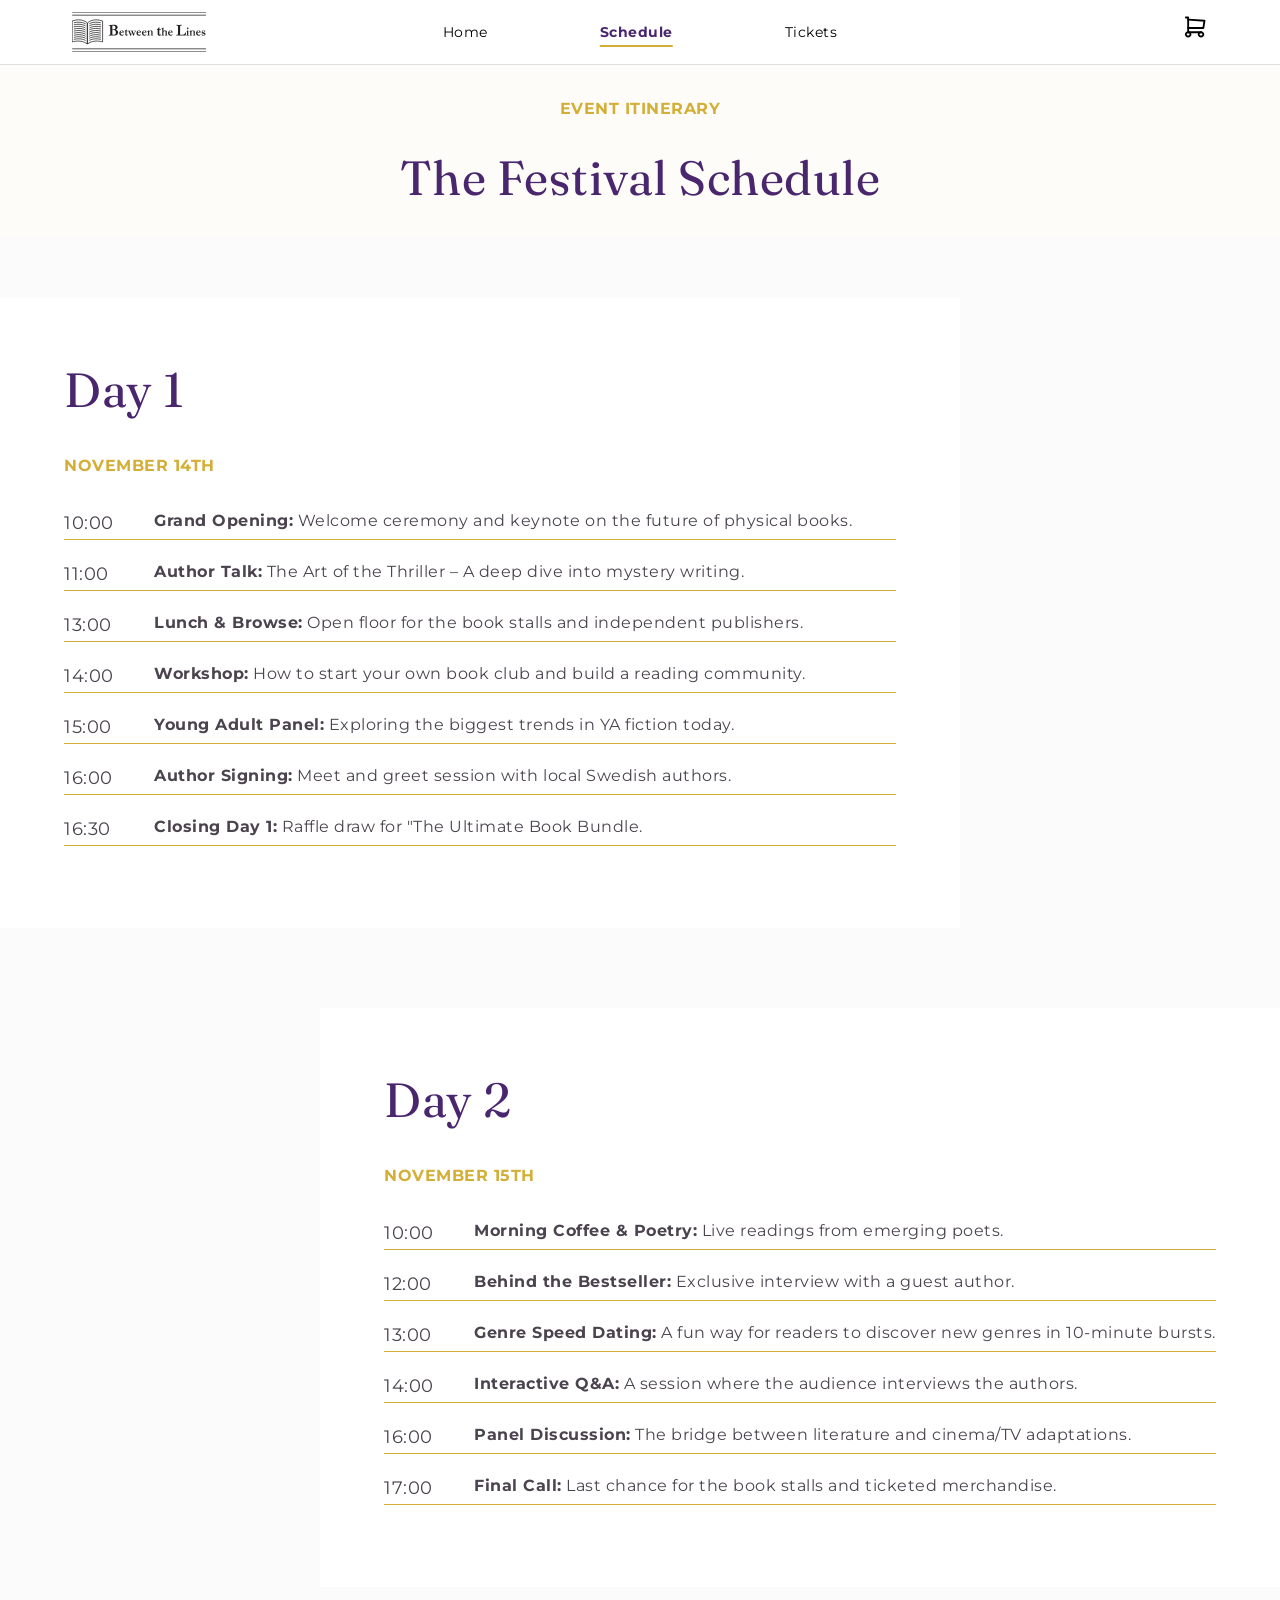
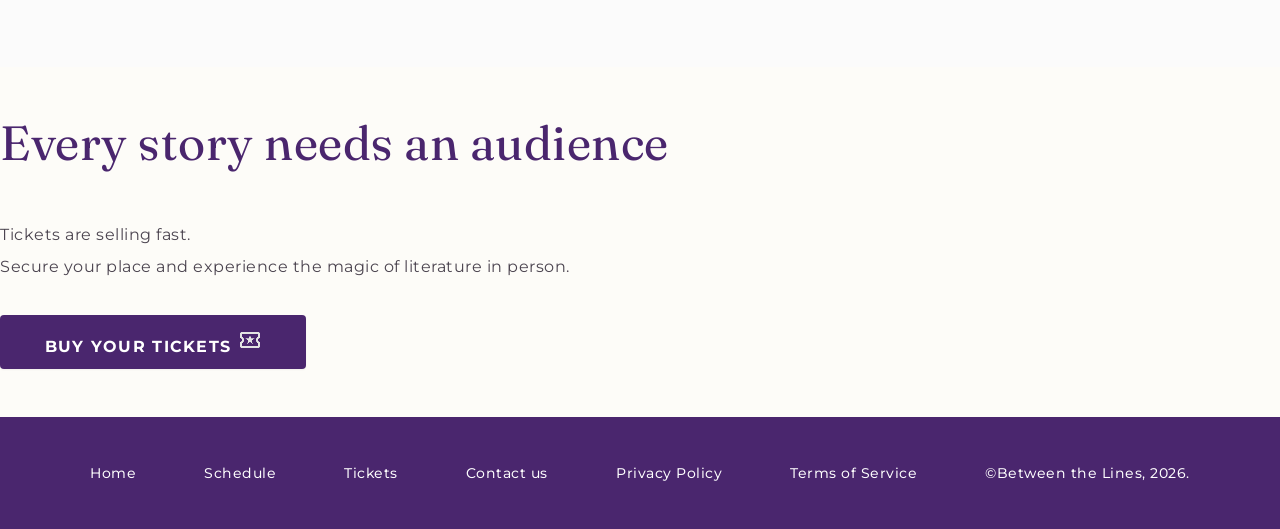
==== commit d9dfc5b9: "Main page interactivity added Such as element transitions and header menu changes" ====
--- a/schedule.html
+++ b/schedule.html
@@ -17,7 +17,6 @@
     <link rel="stylesheet" href="CSS/schedule.css" />
 
     <!--JS files-->
-    <script src="JS/mainpage-mobilemenu.js" defer></script>
   </head>
   <body>
     <!-- HEADER -->
@@ -44,7 +43,7 @@
         <!-- Desktop version links -->
         <ul class="nav-links" role="list">
           <li><a href="index.html">Home</a></li>
-          <li><a href="schedule.html">Schedule</a></li>
+          <li><a href="schedule.html" id="active-menu">Schedule</a></li>
           <li><a href="tickets.html">Tickets</a></li>
         </ul>
 
--- a/CSS/header-footer.css
+++ b/CSS/header-footer.css
@@ -181,6 +181,13 @@
   height: 28px;
 }
 
+#active-menu {
+  color: var(--purple);
+  text-decoration: underline solid var(--gold) 2px;
+  text-underline-offset: 0.5rem;
+  font-weight: 700;
+}
+
 /* Ham(&hidden on desktop) */
 .nav-hamburger {
   grid-column: 3;
--- a/CSS/schedule.css
+++ b/CSS/schedule.css
@@ -10,7 +10,7 @@
 main {
   margin: 0%;
   position: relative;
-  background-image: url(/images/PHOTOSCH.jpg);
+  background-image: url(/web-design-project-2026-team-3/images/PHOTOSCH.jpg);
   background-size: cover;
   background-position: center top;
   background-repeat: no-repeat;
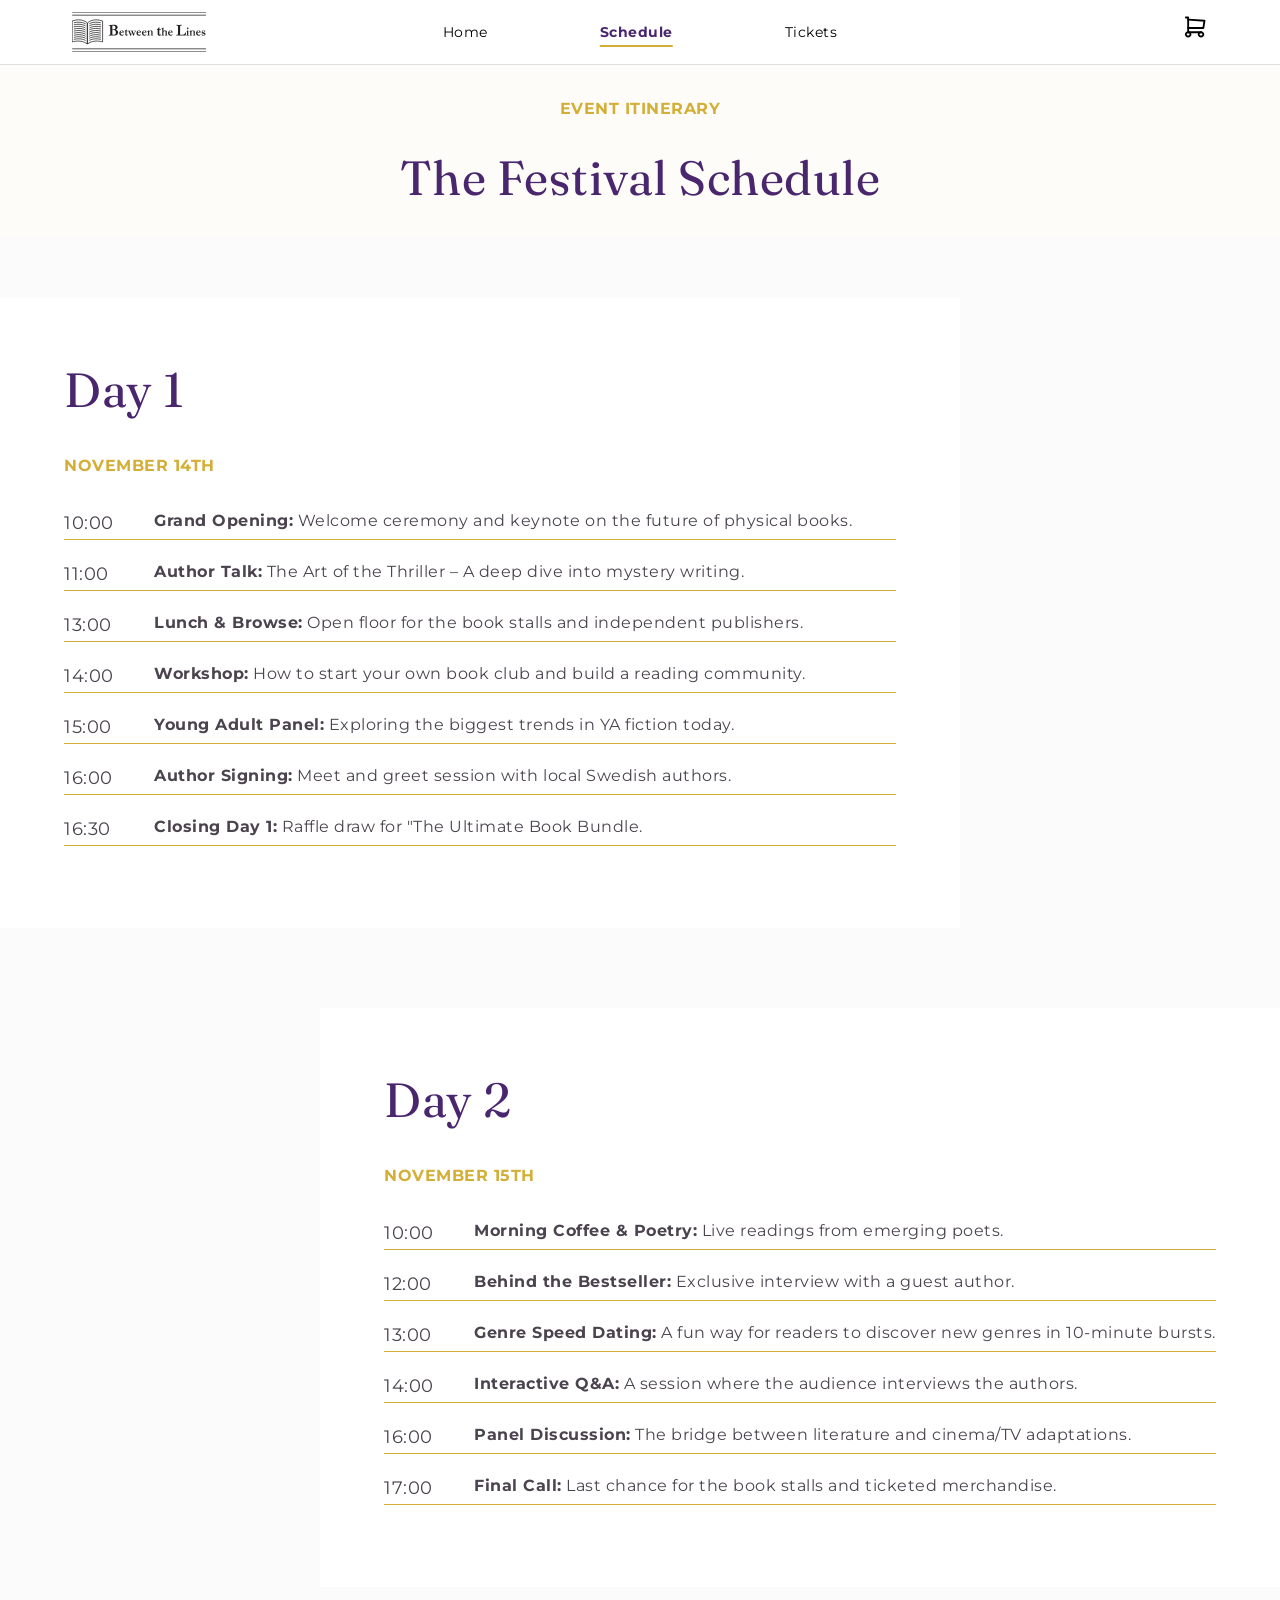
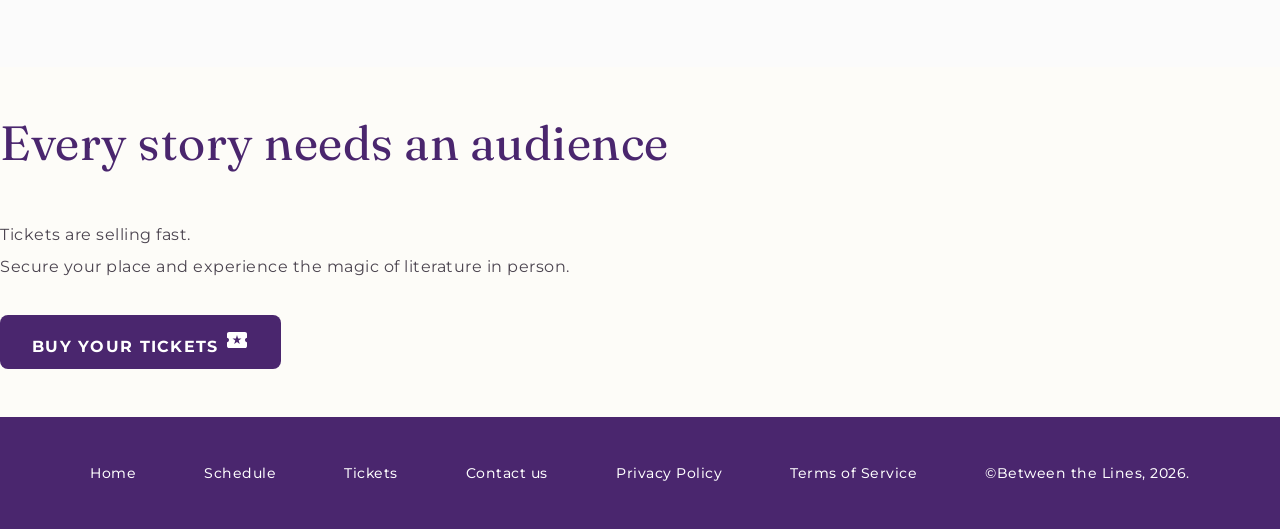
==== commit ba56fe6b: "Responsiveness the same in all pages" ====
--- a/schedule.html
+++ b/schedule.html
@@ -222,12 +222,13 @@
         <p>
           Secure your place and experience the magic of literature in person.
         </p>
-        <button
-          class="btn-tickets"
-          onclick="window.location.href = 'tickets.html'"
-        >
+        <button class="rectangle-btn-tickets" aria-label="Go to Tickets page">
           Buy your tickets
-          <img class="icon-t" src="images/Tickets-icon.png" alt="Ticket icon" />
+          <img
+            src="images/ticket-with-star-icon.svg"
+            alt="Ticket icon"
+            class="tickets"
+          />
         </button>
       </section>
     </main>
--- a/CSS/schedule.css
+++ b/CSS/schedule.css
@@ -116,18 +116,37 @@
   font-weight: 700;
   letter-spacing: 0.08em;
   padding: 0.8rem 2.8rem;
-  justify-content: center;
-  margin: 0;
+  border-radius: 30px;
   border: none;
   cursor: pointer;
   transition: background 0.2s;
   text-transform: uppercase;
-  border-radius: 0.25rem;
-  box-shadow: 0 1px 2px 0 rgba(0, 0, 0, 0.05);
-}
-
-.btn-tickets:hover {
+  vertical-align: middle;
+}
+
+.rectangle-btn-tickets {
+  display: inline-block;
+  background: var(--purple);
+  color: var(--white);
+  font-family: "Montserrat", sans-serif;
+  font-size: 1rem;
+  font-weight: 700;
+  letter-spacing: 0.08em;
+  padding: 0.8rem 2rem;
+  border-radius: 8px;
+  border: none;
+  cursor: pointer;
+  transition: background 0.2s;
+  text-transform: uppercase;
+}
+
+.rectangle-btn-tickets:hover {
   background: var(--purple-dark);
+}
+
+.rectangle-btn-tickets {
+  display: block;
+  margin-top: 2rem;
 }
 
 /*Responsive */
@@ -146,7 +165,7 @@
     display: flex;
     padding-bottom: 1.75rem;
   }
-  h1 {
+  h2 {
     font-size: 2rem;
     margin-bottom: 2.5rem;
   }
@@ -178,7 +197,7 @@
 }
 
 /* Mobile*/
-@media (max-width: 600px) {
+@media (max-width: 640px) {
   main {
     margin: 0%;
   }
@@ -188,7 +207,7 @@
     padding-bottom: 1.75rem;
   }
 
-  h1 {
+  h2 {
     font-size: 1.75rem;
     margin-bottom: 2rem;
   }
